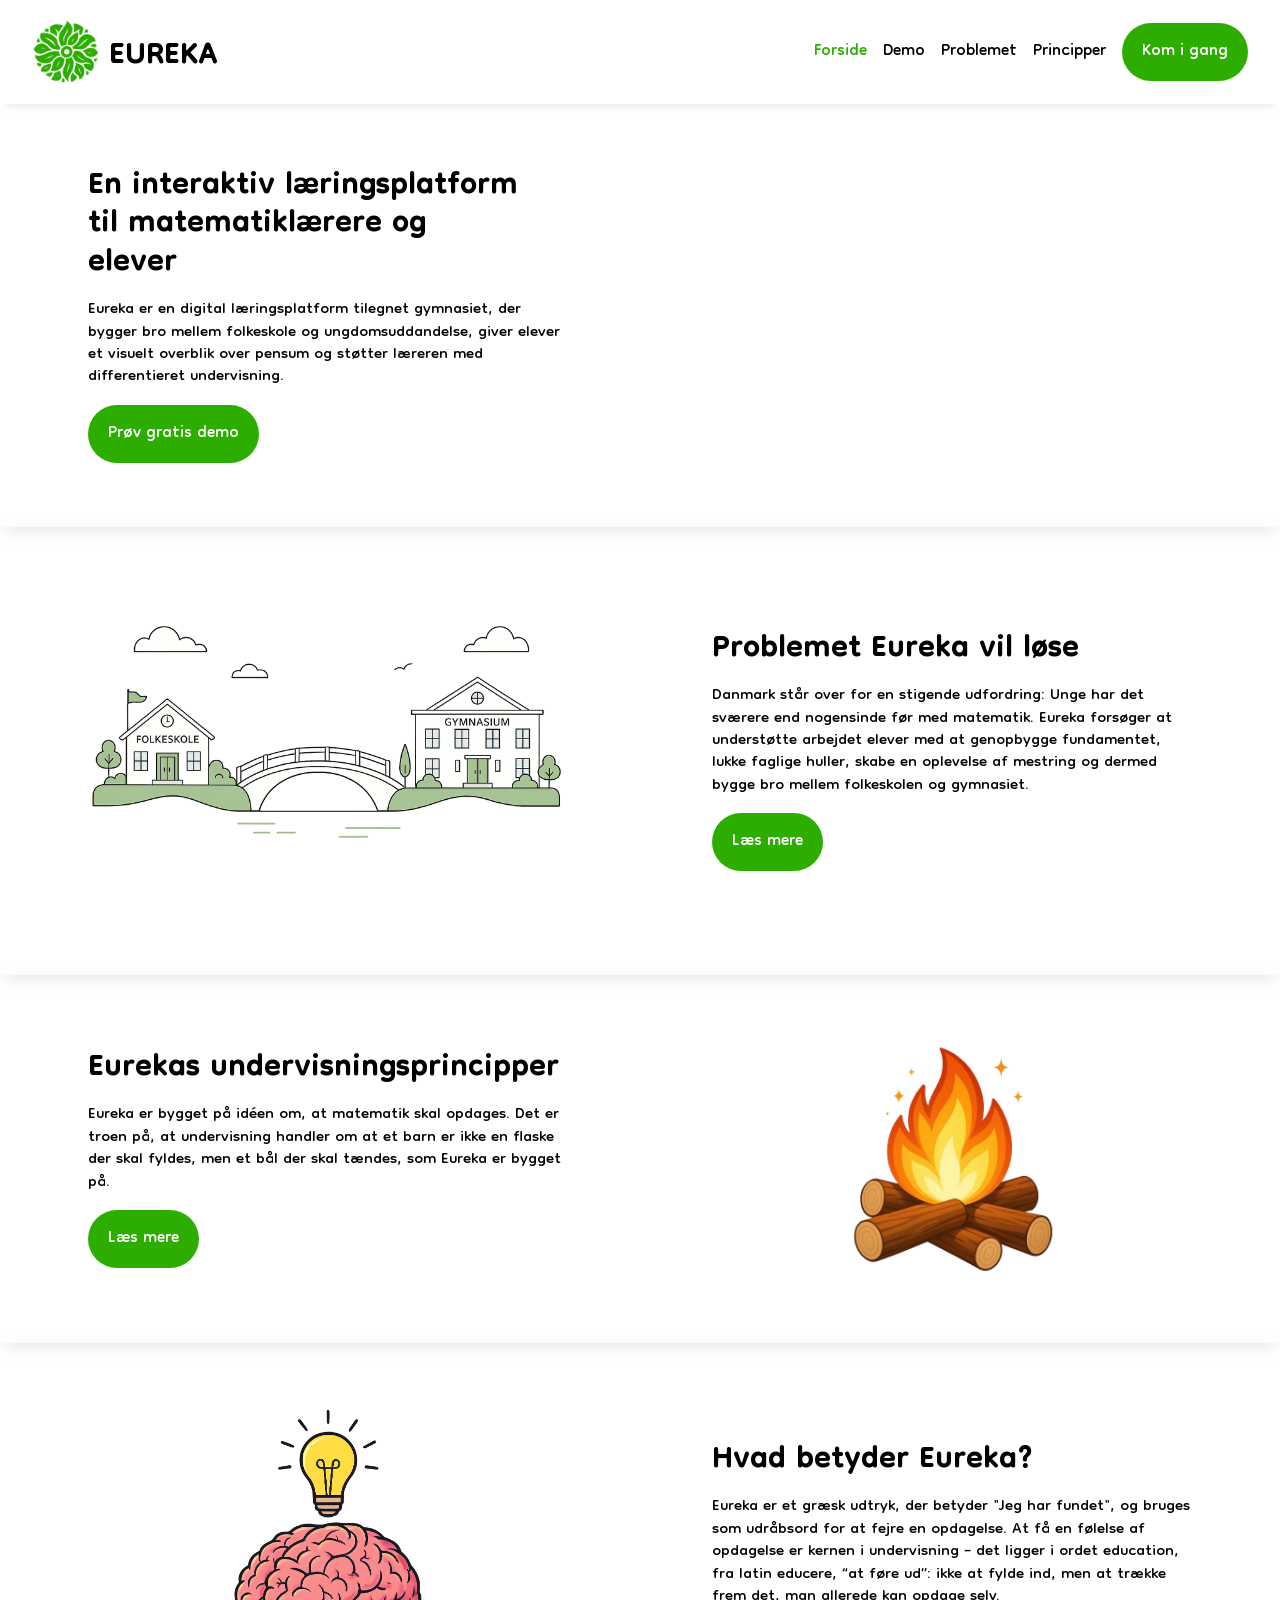
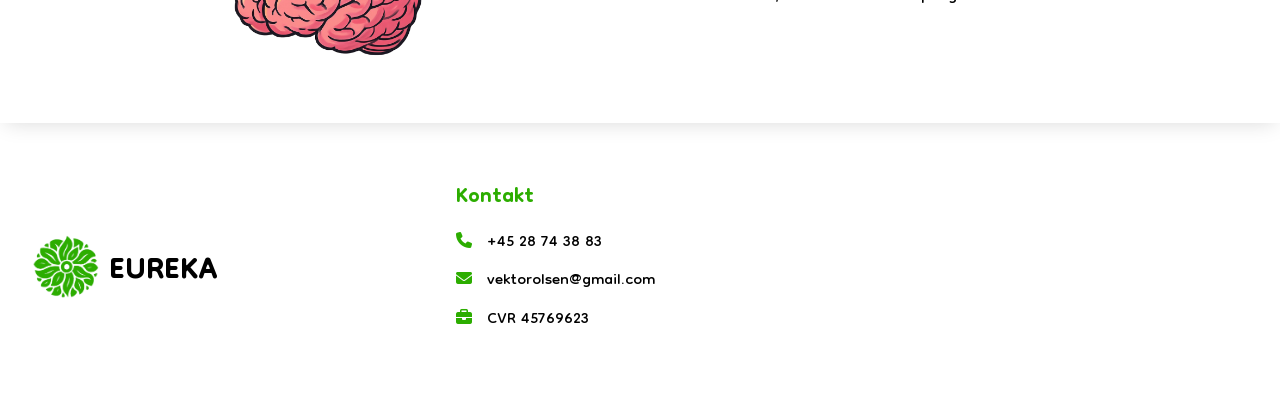
==== index.html @ c3e878db "Første commit" ====
<!DOCTYPE html>
<html lang="en">
<head>
    <meta charset="UTF-8">
    <meta name="viewport" content="width=device-width, initial-scale=1.0">
    <title>Eureka</title> 

    <link rel="stylesheet" href="css/main.css">
    <!-- <script src="index.js"></script> -->
</head>

<body id="forside">
    <header>
        <div class="header_wrapper">
            <a class="logo_wrapper" href="#">
                <img src="images/eureka_logo.png" alt="Eureka logo">
                <span>EUREKA</span>
            </a>
            <div class="burger_wrapper">
                <div class="header_wrapper_links">
                    <a class="btn_current_site" href="#">Forside</a>
                    <a class="btn_standard" href="pages/demo.html">Demo</a>
                    <a class="btn_standard" href="pages/problemet.html">Problemet</a>
                    <a class="btn_standard" href="pages/undervisningsprincipper.html">Principper</a>
                    <a id="btn_log_ind" href="pages/logindside.html">Kom i gang</a>
                </div>
                <label class="burger" for="menu-toggle">☰</label>
                <input type="checkbox" id="menu-toggle">
            </div>
        </div>
    </header>

    <section class="forside_section">
        <div class="forside_section_wrapper wrap_reverse">
            <div class="forside_section_wrapper_col">
                <h1 id="hero_tekst">En interaktiv læringsplatform til matematiklærere og elever</h1>
                <p>Eureka er en digital læringsplatform tilegnet gymnasiet, der bygger bro mellem folkeskole og ungdomsuddandelse, giver elever et visuelt overblik over pensum og støtter læreren med differentieret undervisning.</p>
                <a class="btn_sections" href="pages/demo.html">Prøv gratis demo</a>
            </div>
            <div class="forside_section_wrapper_col">
                <video id="hero_video" autoplay muted loop playsinline>
                    <source src="videos/forsidevideo_skitse.mp4" type="video/mp4">
                    <source src="videos/forsidevideo_skitse.webm" type="video/webm">
                    Your browser does not support the video formats: MP4 or WebM.
                </video>
            </div>
        </div>
    </section>

    <section class="forside_section">
        <div class="forside_section_wrapper wrap_reverse">
            <div class="forside_section_wrapper_col">
                <img id="hero_bro" src="images/bro.png" alt="bro mellem folkeskole og gymnasiet">
            </div>
            <div class="forside_section_wrapper_col">
                <h1>Problemet Eureka vil løse</h1>
                <p>Danmark står over for en stigende udfordring: Unge har det sværere end nogensinde før med matematik. Eureka forsøger at understøtte arbejdet elever med at genopbygge fundamentet, lukke faglige huller, skabe en oplevelse af mestring og dermed bygge bro mellem folkeskolen og gymnasiet.</p>
                <a class="btn_sections" href="pages/problemet.html">Læs mere</a>
            </div>
        </div>
    </section>

    <section class="forside_section">
        <div class="forside_section_wrapper">
            <div class="forside_section_wrapper_col">
                <h1>Eurekas undervisnings&shy;principper</h1>
                <p>Eureka er bygget på idéen om, at matematik skal opdages. Det er troen på, at undervisning handler om at et barn er ikke en flaske der skal fyldes, men et bål der skal tændes, som Eureka er bygget på.</p>
                <a class="btn_sections" href="pages/undervisningsprincipper.html">Læs mere</a>
            </div>
            <div class="forside_section_wrapper_col">    
                <img id="hero_bål" src="images/bål.png" alt="Et barn er ikke en flaske der skal fyldes, men et bål der skal tændes">
            </div>
    </section>

    <section class="forside_section">
        <div class="forside_section_wrapper wrap_reverse">
            <div class="forside_section_wrapper_col">
                <img id="hero_hjerne" src="images/hjerne.png" alt="En hjerne får en lys idé">
            </div>
            <div class="forside_section_wrapper_col">
                <h1>Hvad betyder Eureka?</h1>
                <p>Eureka er et græsk udtryk, der betyder "Jeg har fundet", og bruges som udråbsord for at fejre en opdagelse. At få en følelse af opdagelse er kernen i undervisning – det ligger i ordet education, fra latin educere, “at føre ud”: ikke at fylde ind, men at trække frem det, man allerede kan opdage selv.</p>
            </div>
        </div>
    </section>

    <footer>
        <div class="footer_wrapper">
            <div class="logo_wrapper">
                <img src="images/eureka_logo.png" alt="Eureka logo">
                <span>EUREKA</span>
            </div>
            <div class="footer_wrapper_kontakt">
                <h2>Kontakt</h2>
                <ul>
                    <li>
                        <i class="fa-solid fa-phone"></i> <!--Ikon fra font awesone lib. i base.scss-->
                        <p>+45 28 74 38 83</p>
                    </li>
                    <li>
                        <i class="fas fa-envelope"></i>
                        <p>vektorolsen<wbr>@gmail.com</p>
                    </li>
                    <li>
                        <i class="fas fa-briefcase"></i>
                        <p>CVR 45769623</p>
                    </li>
                </ul>
            </div>
        </div>
    </footer>
    
</body>
</html>
---- css/main.css ----
@charset "UTF-8";
@import url("https://fonts.googleapis.com/css2?family=Dongle&display=swap");
@import url("https://cdnjs.cloudflare.com/ajax/libs/font-awesome/6.5.2/css/all.min.css");
html {
  scroll-behavior: smooth;
  font-family: "Dongle", sans-serif;
  line-height: 1.4rem;
}

* {
  box-sizing: border-box;
  margin: 0;
  padding: 0;
}

.btn_current_site, .btn_standard, #btn_log_ind, .btn_sections {
  font-size: 1.6rem;
  text-decoration: none;
  border-radius: 999rem;
  background-color: white;
  transition: all 0.3s ease;
  color: black;
}
.btn_current_site:hover, .btn_standard:hover, #btn_log_ind:hover, .btn_sections:hover {
  color: #3ce000;
}

#btn_log_ind, .btn_sections {
  padding: 18px 20px;
  background-color: #2cad00;
  color: white;
}
#btn_log_ind:hover, .btn_sections:hover {
  color: white;
  background-color: #3ce000;
}

.btn_current_site {
  color: #2cad00;
}

.btn_sections {
  margin: 0 auto 0 0;
}

.burger {
  display: none;
  font-size: 2rem;
  background: none;
  border: none;
  cursor: pointer;
  margin-left: 1rem;
  transform: translateY(9px);
}
@media (max-width: 750px) {
  .burger {
    display: block;
  }
}

#forside h1 {
  font-size: 3rem;
  line-height: 2.4rem;
  margin-bottom: 1rem;
  word-break: break-word;
}
#forside p {
  font-size: 1.5rem;
  margin-bottom: 1rem;
  word-break: break-word;
}

.logo_wrapper {
  display: flex;
  align-items: center;
  gap: 10px;
  text-decoration: none;
  color: black;
}
.logo_wrapper img {
  height: 4rem;
  width: auto;
}
.logo_wrapper span {
  font-size: 3rem;
  font-weight: bold;
  transform: translateY(5px);
}

header {
  display: flex;
  justify-content: center;
  position: sticky;
  top: 0;
  box-shadow: 0 5px 10px -5px rgba(0, 0, 0, 0.15);
  z-index: 999;
  background-color: white;
}

.header_wrapper {
  display: flex;
  justify-content: space-between;
  align-items: center;
  padding: 20px 2rem;
  width: 100%;
  max-width: 80rem;
}
.header_wrapper_links {
  display: flex;
  align-items: center;
  white-space: nowrap;
  gap: 1rem;
}
@media (max-width: 750px) {
  .header_wrapper_links {
    display: none;
  }
}
@media (max-width: 750px) {
  .header_wrapper:has(#menu-toggle:checked) .burger_wrapper {
    position: relative;
  }
  .header_wrapper:has(#menu-toggle:checked) .header_wrapper_links {
    display: flex;
    align-items: flex-start;
    flex-direction: column;
    position: absolute;
    right: -30%;
    top: -50%;
    background: white;
    padding: 1rem;
    border: 2px solid black;
    border-radius: 1rem;
    padding: 1rem;
  }
}
.header_wrapper #menu-toggle {
  display: none;
}

.forside_section {
  box-shadow: 0 5px 20px -5px rgba(0, 0, 0, 0.15);
  display: flex;
  justify-content: center;
}
.forside_section_wrapper {
  display: flex;
  align-items: center;
  justify-content: space-around;
  flex-wrap: wrap;
  width: 100%;
  padding: 4rem 2rem;
  max-width: 80rem;
  gap: 2rem;
}
.forside_section_wrapper_col {
  flex: 1 1 27.8rem;
  max-width: 30rem;
  display: flex;
  flex-direction: column;
}
.forside_section_wrapper #hero_tekst {
  max-width: 27rem;
}
.forside_section_wrapper #hero_video {
  width: 100%;
  border-radius: 2rem;
}
.forside_section_wrapper #hero_bro {
  width: 100%;
}
.forside_section_wrapper #hero_bål {
  width: 50%;
  margin: 0 auto;
}
.forside_section_wrapper #hero_hjerne {
  width: 40%;
  margin: 0 auto;
}

.wrap_reverse {
  flex-wrap: wrap-reverse;
}

footer {
  display: flex;
  justify-content: center;
  align-items: center;
}

.footer_wrapper {
  display: flex;
  justify-content: flex-start;
  flex-wrap: wrap;
  padding: 4rem 2rem;
  width: 100%;
  max-width: 80rem;
  -moz-column-gap: 10rem;
       column-gap: 10rem;
  row-gap: 4rem;
}
.footer_wrapper_kontakt {
  margin-left: 4.9rem;
}
.footer_wrapper_kontakt h2 {
  padding: 0 0 1.4rem 0;
  font-size: 2rem;
  color: #2cad00;
}
.footer_wrapper_kontakt ul {
  list-style: none;
}
.footer_wrapper_kontakt ul li {
  display: flex;
  align-items: flex-start;
  gap: 10px;
}
.footer_wrapper_kontakt ul li i {
  color: #2cad00;
}
.footer_wrapper_kontakt ul li p {
  display: inline-block;
  padding: 0 0 0 5px;
}/*# sourceMappingURL=main.css.map */
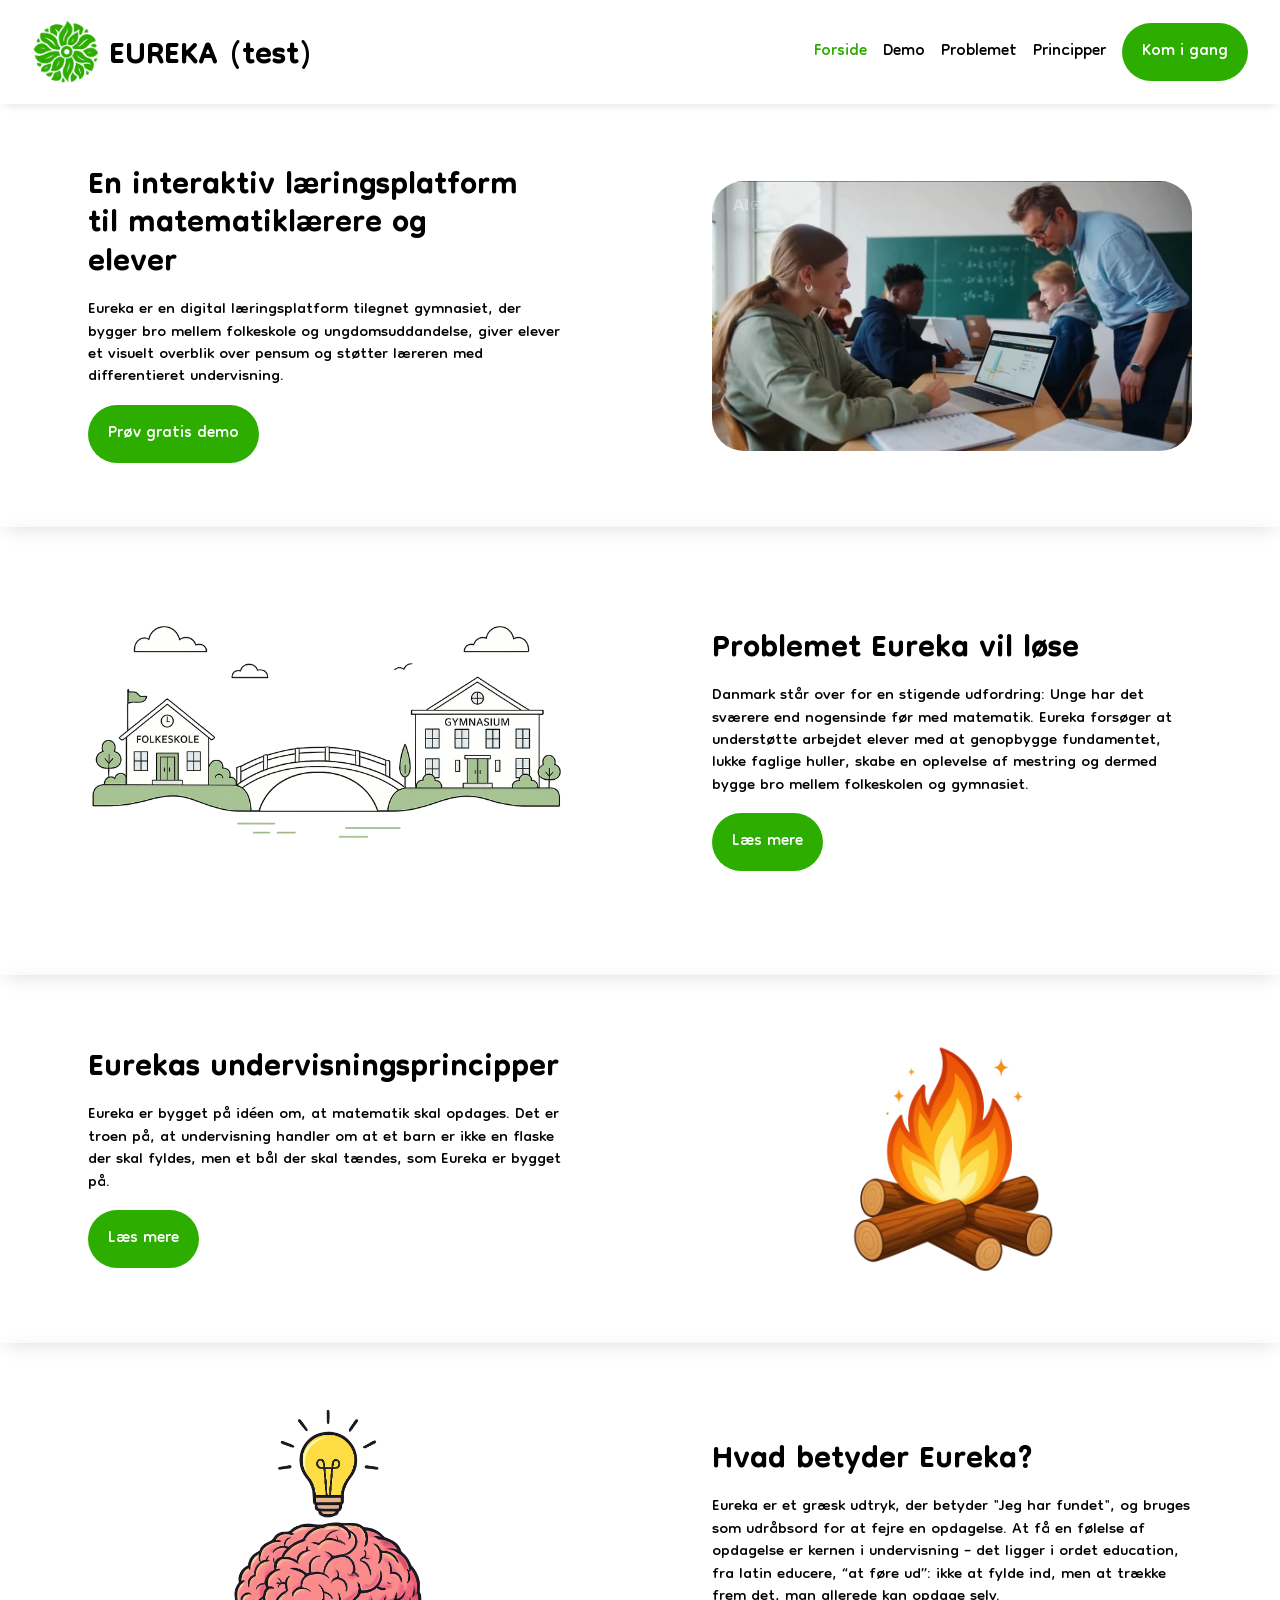
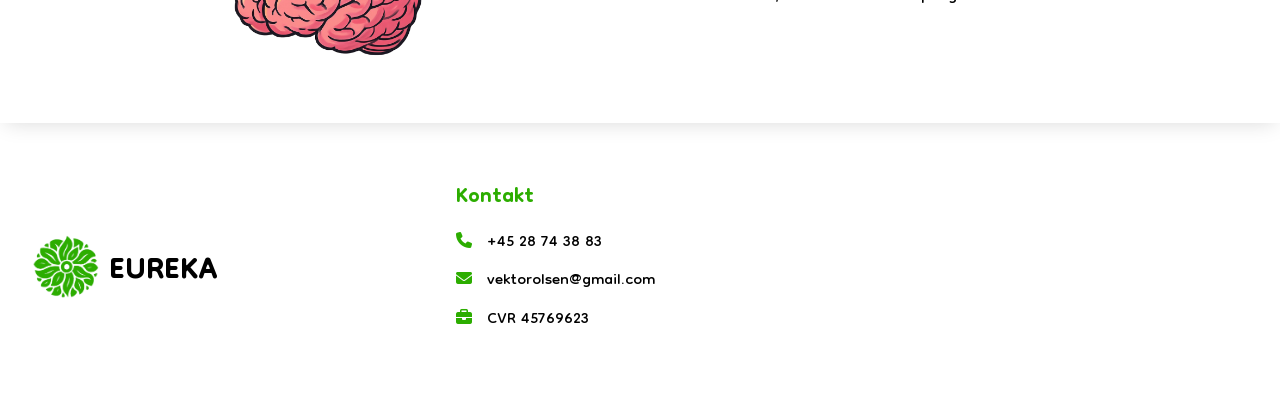
==== commit 2d1e4d92: "Test til logo" ====
--- a/index.html
+++ b/index.html
@@ -14,7 +14,7 @@
         <div class="header_wrapper">
             <a class="logo_wrapper" href="#">
                 <img src="images/eureka_logo.png" alt="Eureka logo">
-                <span>EUREKA</span>
+                <span>EUREKA (test)</span>
             </a>
             <div class="burger_wrapper">
                 <div class="header_wrapper_links">
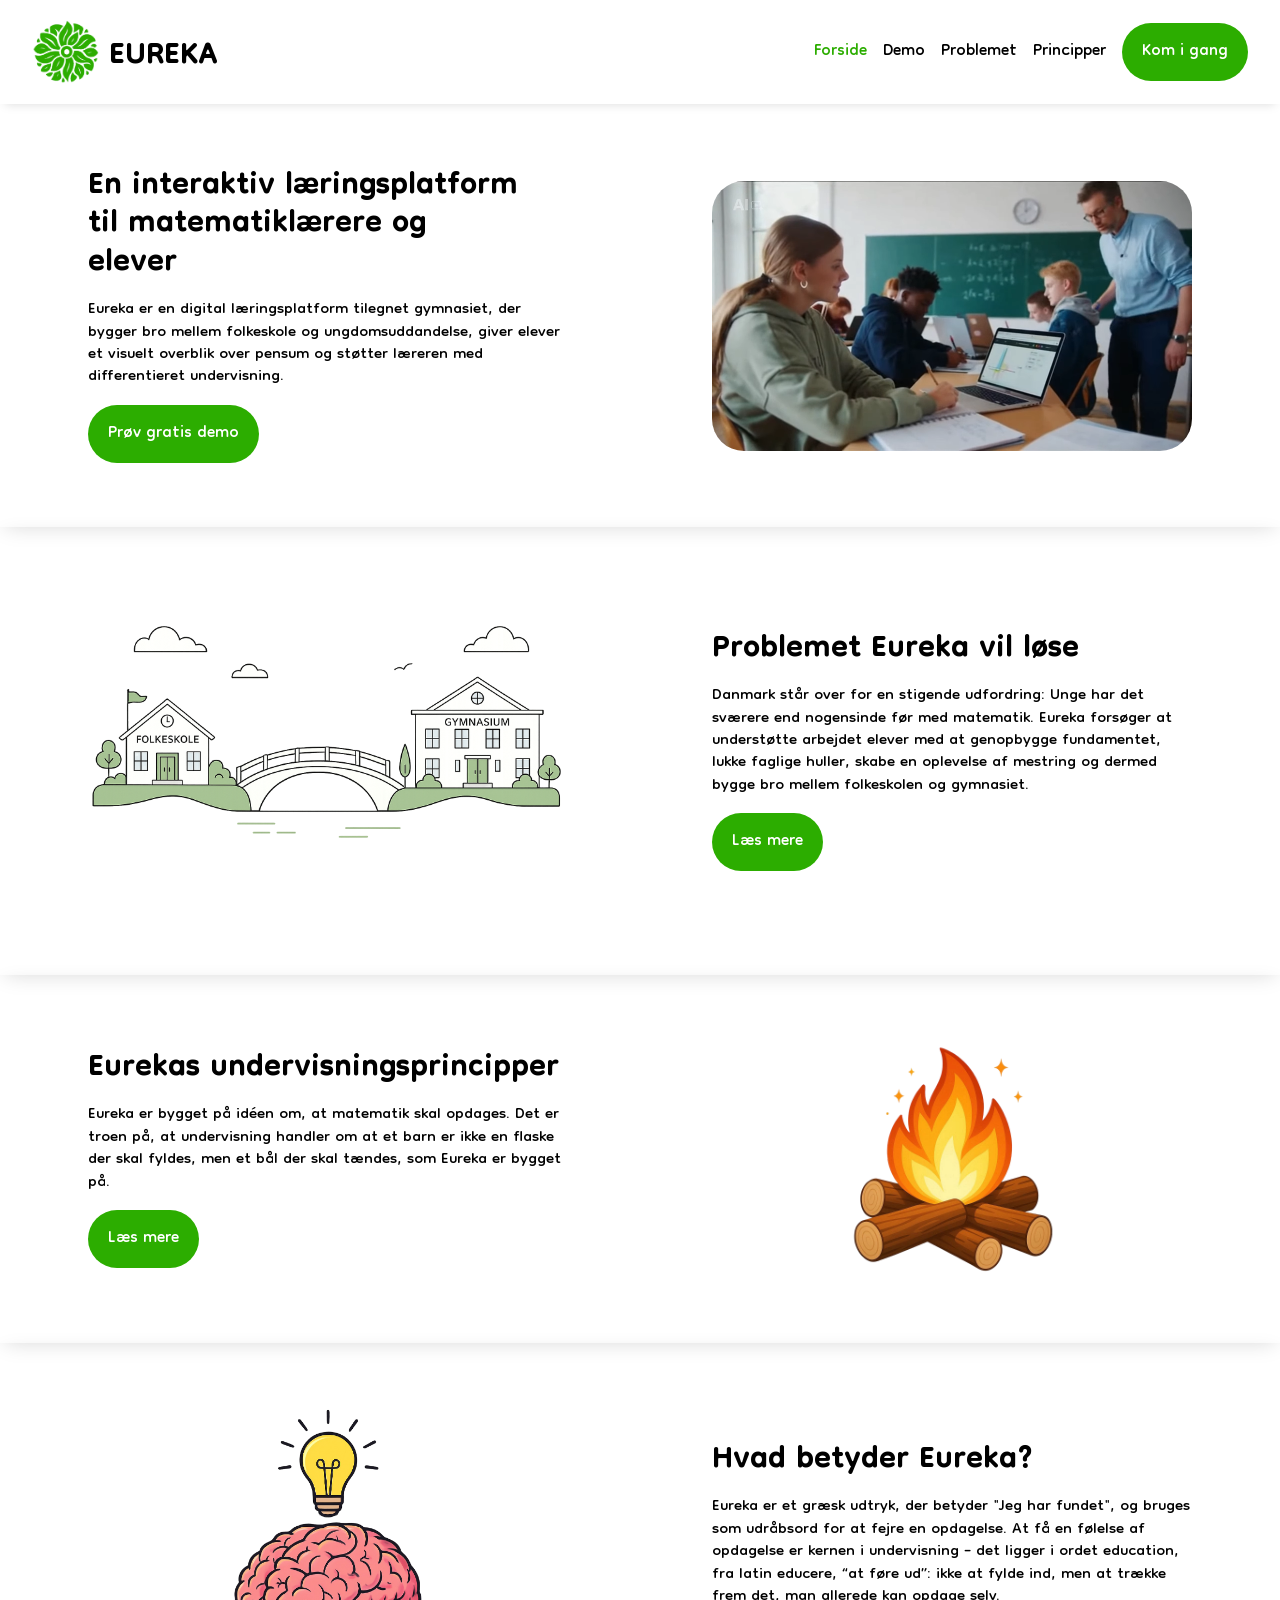
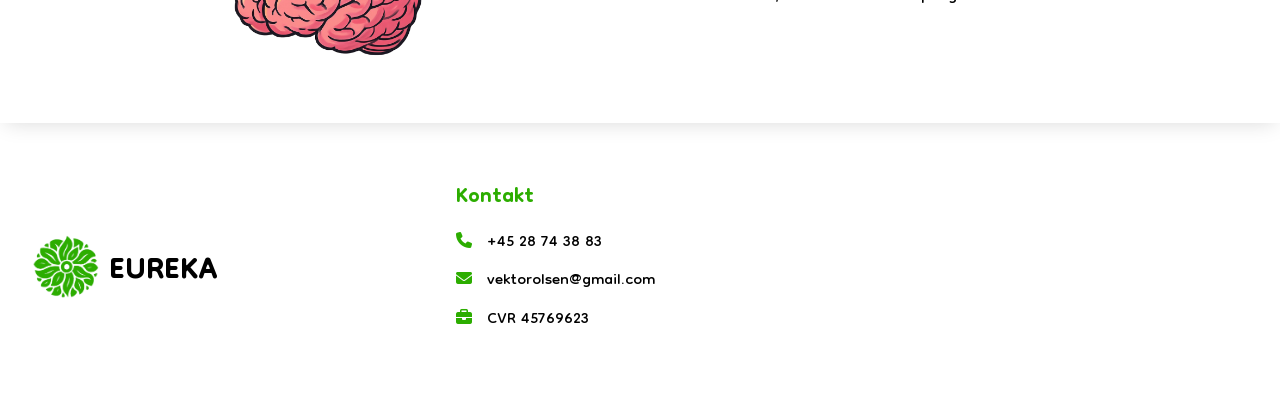
==== commit cab773b1: "Rettede "Test til logo"" ====
--- a/index.html
+++ b/index.html
@@ -14,7 +14,7 @@
         <div class="header_wrapper">
             <a class="logo_wrapper" href="#">
                 <img src="images/eureka_logo.png" alt="Eureka logo">
-                <span>EUREKA (test)</span>
+                <span>EUREKA</span>
             </a>
             <div class="burger_wrapper">
                 <div class="header_wrapper_links">
